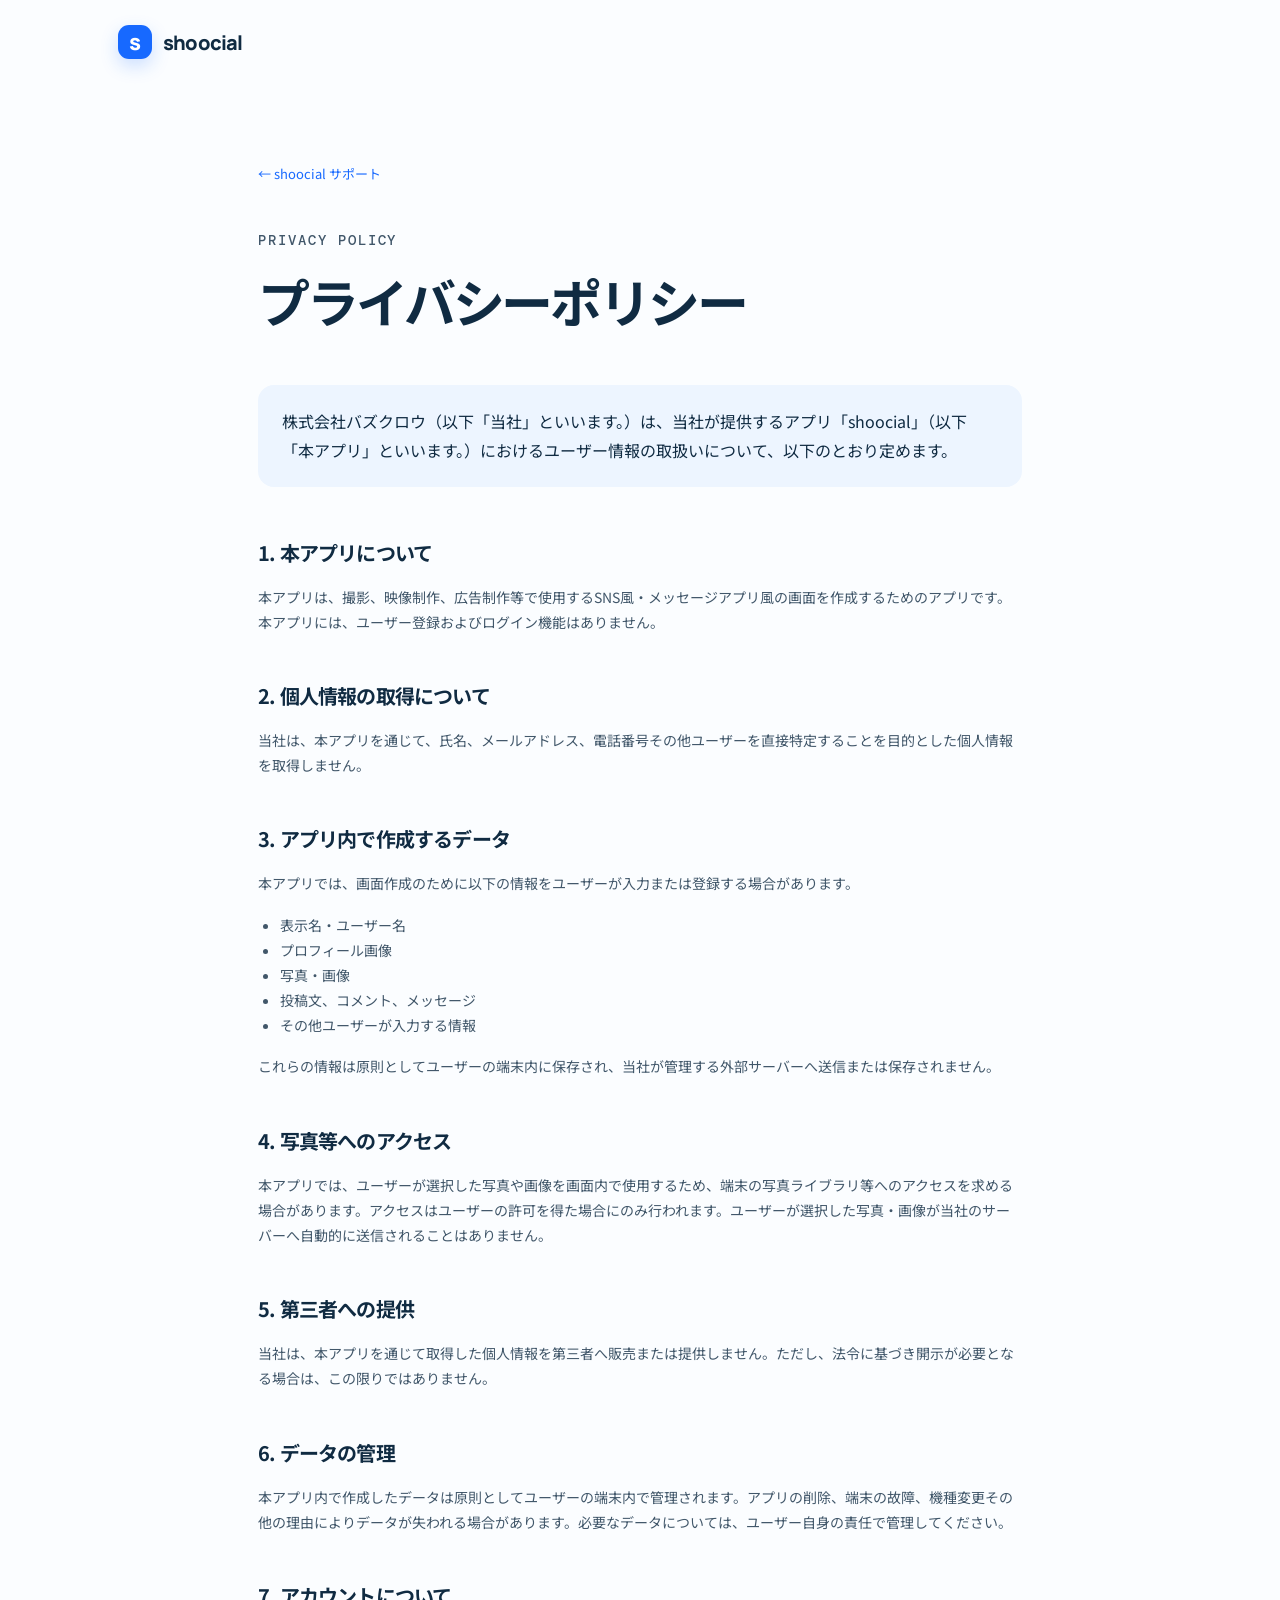
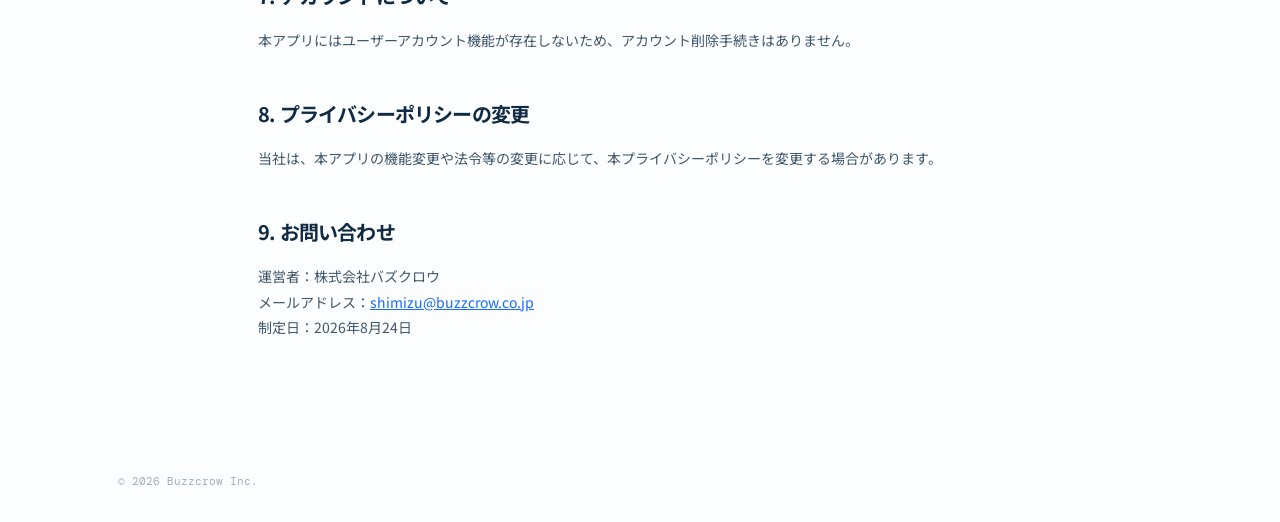
==== privacy.html @ a429a089 "Add shoocial support website" ====
<!doctype html><html lang="ja"><head><meta charset="utf-8"><meta name="viewport" content="width=device-width, initial-scale=1"><title>プライバシーポリシー | shoocial</title><link rel="stylesheet" href="styles.css"></head><body><header class="site-header"><a class="brand" href="index.html"><span class="brand-mark">s</span><span>shoocial</span></a></header><main class="doc-shell"><a class="back" href="index.html">← shoocial サポート</a><p class="doc-kicker">PRIVACY POLICY</p><h1>プライバシーポリシー</h1><div class="doc-intro">株式会社バズクロウ（以下「当社」といいます。）は、当社が提供するアプリ「shoocial」（以下「本アプリ」といいます。）におけるユーザー情報の取扱いについて、以下のとおり定めます。</div><h2>1. 本アプリについて</h2><p>本アプリは、撮影、映像制作、広告制作等で使用するSNS風・メッセージアプリ風の画面を作成するためのアプリです。<br>本アプリには、ユーザー登録およびログイン機能はありません。</p><h2>2. 個人情報の取得について</h2><p>当社は、本アプリを通じて、氏名、メールアドレス、電話番号その他ユーザーを直接特定することを目的とした個人情報を取得しません。</p><h2>3. アプリ内で作成するデータ</h2><p>本アプリでは、画面作成のために以下の情報をユーザーが入力または登録する場合があります。</p><ul><li>表示名・ユーザー名</li><li>プロフィール画像</li><li>写真・画像</li><li>投稿文、コメント、メッセージ</li><li>その他ユーザーが入力する情報</li></ul><p>これらの情報は原則としてユーザーの端末内に保存され、当社が管理する外部サーバーへ送信または保存されません。</p><h2>4. 写真等へのアクセス</h2><p>本アプリでは、ユーザーが選択した写真や画像を画面内で使用するため、端末の写真ライブラリ等へのアクセスを求める場合があります。アクセスはユーザーの許可を得た場合にのみ行われます。ユーザーが選択した写真・画像が当社のサーバーへ自動的に送信されることはありません。</p><h2>5. 第三者への提供</h2><p>当社は、本アプリを通じて取得した個人情報を第三者へ販売または提供しません。ただし、法令に基づき開示が必要となる場合は、この限りではありません。</p><h2>6. データの管理</h2><p>本アプリ内で作成したデータは原則としてユーザーの端末内で管理されます。アプリの削除、端末の故障、機種変更その他の理由によりデータが失われる場合があります。必要なデータについては、ユーザー自身の責任で管理してください。</p><h2>7. アカウントについて</h2><p>本アプリにはユーザーアカウント機能が存在しないため、アカウント削除手続きはありません。</p><h2>8. プライバシーポリシーの変更</h2><p>当社は、本アプリの機能変更や法令等の変更に応じて、本プライバシーポリシーを変更する場合があります。</p><h2>9. お問い合わせ</h2><p>運営者：株式会社バズクロウ<br>メールアドレス：<a href="mailto:shimizu@buzzcrow.co.jp">shimizu@buzzcrow.co.jp</a><br>制定日：2026年8月24日</p></main><footer class="site-footer">© 2026 Buzzcrow Inc.</footer></body></html>
---- styles.css ----
@import url('https://fonts.googleapis.com/css2?family=DM+Mono:wght@400;500&family=Manrope:wght@400;600;700;800&family=Noto+Sans+JP:wght@400;500;700;900&display=swap');
:root{--ink:#102b42;--muted:#718496;--blue:#1769ff;--pale:#edf5ff;--line:#dbe7f1}*{box-sizing:border-box}body{margin:0;color:var(--ink);background:#fbfdff;font-family:'Noto Sans JP',sans-serif;line-height:1.8}.site-header{height:84px;display:flex;align-items:center;max-width:1100px;margin:auto;padding:0 28px}.brand{display:flex;align-items:center;gap:11px;color:var(--ink);text-decoration:none;font:800 20px Manrope,sans-serif;letter-spacing:-.04em}.brand-mark{display:grid;place-items:center;width:34px;height:34px;border-radius:11px;background:var(--blue);color:#fff;font:800 22px Manrope,sans-serif;box-shadow:0 7px 18px #1769ff35}.home-shell{max-width:1100px;margin:auto;padding:72px 28px 120px}.hero{max-width:760px;margin-bottom:70px}.eyebrow{margin:0 0 22px;color:var(--blue);font:500 11px 'DM Mono',monospace;letter-spacing:.16em}.hero h1{font-size:clamp(34px,6vw,68px);line-height:1.25;letter-spacing:-.06em;margin:0;font-weight:900}.hero h1 em{font-style:normal;color:var(--blue)}.hero-copy{max-width:500px;color:var(--muted);margin:28px 0 0;font-size:15px}.link-list{display:grid;grid-template-columns:repeat(3,1fr);gap:14px}.link-card{position:relative;display:flex;justify-content:space-between;min-height:205px;padding:25px;background:#fff;border:1px solid var(--line);border-radius:20px;color:var(--ink);text-decoration:none;transition:.25s ease}.link-card:hover{transform:translateY(-5px);border-color:#8fb7e4;box-shadow:0 18px 38px #193b5b12}.link-card span{display:flex;flex-direction:column}.link-card small{color:var(--blue);font:500 12px 'DM Mono',monospace;margin-bottom:38px}.link-card strong{font-size:16px;letter-spacing:-.04em}.link-card b{font:500 11px 'DM Mono',monospace;color:var(--muted);margin-top:3px}.link-card i{display:grid;place-items:center;width:32px;height:32px;background:var(--pale);border-radius:50%;font-style:normal;color:var(--blue);font-size:18px}.home-note{margin-top:31px;color:var(--muted);font-size:12px}.dot{display:inline-block;width:7px;height:7px;border-radius:50%;background:#31c48d;margin-right:6px}.site-footer{max-width:1100px;margin:auto;padding:0 28px 34px;color:#a0adba;font:11px 'DM Mono',monospace}.doc-shell{max-width:820px;margin:0 auto;padding:74px 28px 120px}.doc-kicker{color:var(--blue);font:500 11px 'DM Mono',monospace;letter-spacing:.14em}.doc-shell h1{font-size:clamp(31px,5vw,52px);line-height:1.3;letter-spacing:-.06em;margin:18px 0 50px}.doc-intro{background:var(--pale);border-radius:16px;padding:22px 24px;margin-bottom:48px}.doc-shell h2{font-size:20px;margin:43px 0 10px;letter-spacing:-.04em}.doc-shell p,.doc-shell li{font-size:14px;color:#41576a}.doc-shell ul{padding-left:1.4em}.doc-shell a{color:var(--blue)}.back{display:inline-flex;color:var(--blue);text-decoration:none;font-size:13px;margin-bottom:32px}.contact-card{background:var(--ink);color:#fff;border-radius:22px;padding:35px;margin-top:35px}.contact-card p{color:#b8cad9}.contact-card strong{display:block;font-size:18px;color:#fff;margin:8px 0 20px}.mail-button{display:inline-block;background:#fff;color:var(--ink)!important;text-decoration:none;padding:11px 18px;border-radius:999px;font-weight:700;font-size:13px}@media(max-width:720px){.site-header{height:72px;padding:0 20px}.home-shell{padding:46px 20px 82px}.hero{margin-bottom:48px}.hero-copy{font-size:14px}.link-list{grid-template-columns:1fr;gap:10px}.link-card{min-height:142px}.link-card small{margin-bottom:20px}.doc-shell{padding:45px 20px 80px}.doc-shell h1{margin-bottom:35px}.doc-shell h2{font-size:18px}.doc-shell p,.doc-shell li{font-size:13px}}
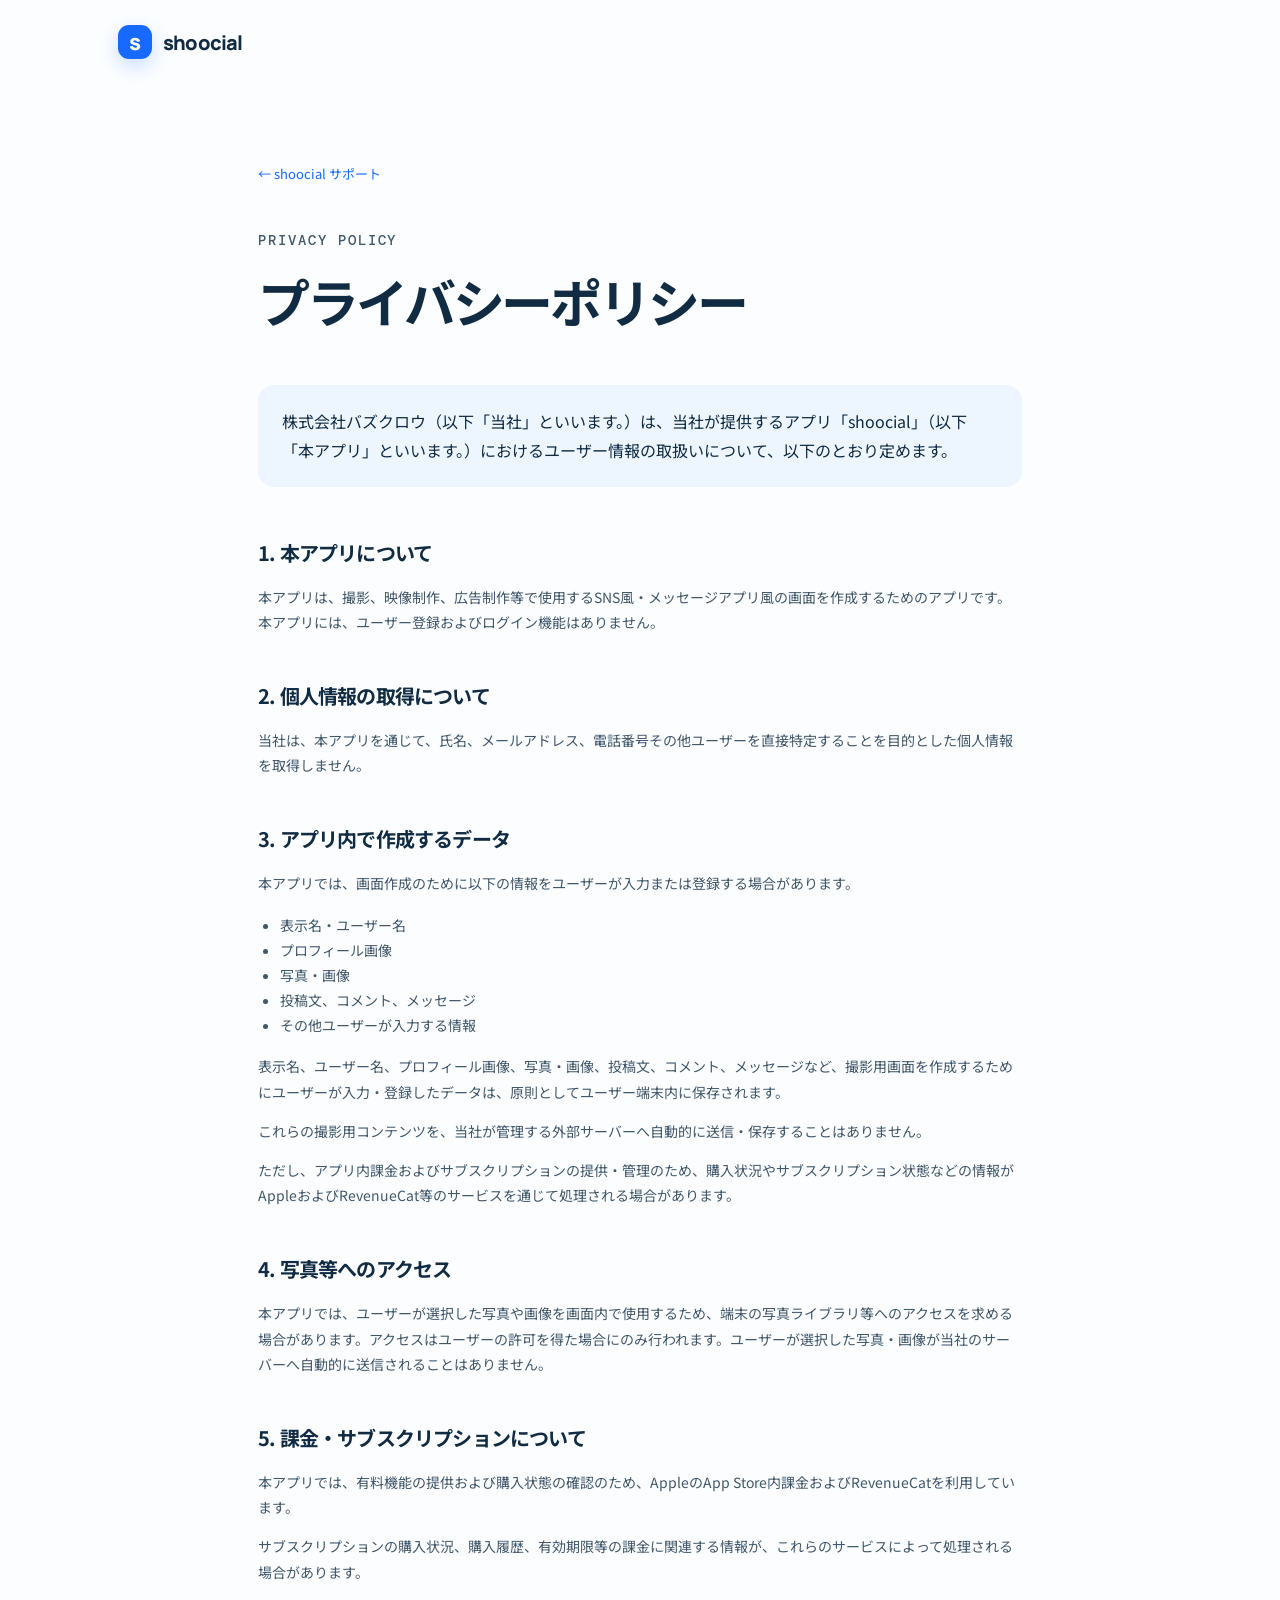
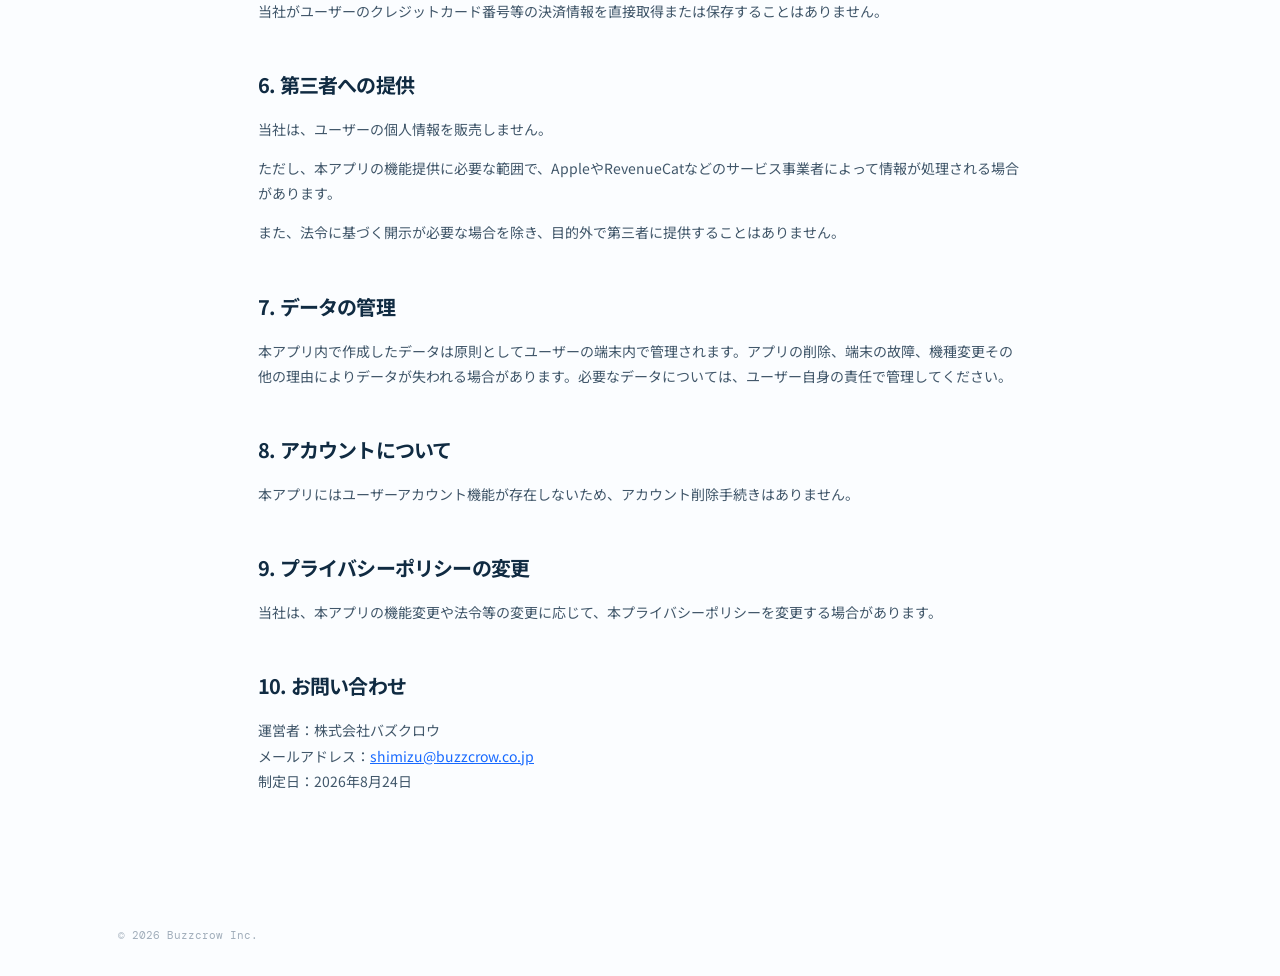
==== commit 068a38e8: "Update privacy.html" ====
--- a/privacy.html
+++ b/privacy.html
@@ -1 +1,47 @@
-<!doctype html><html lang="ja"><head><meta charset="utf-8"><meta name="viewport" content="width=device-width, initial-scale=1"><title>プライバシーポリシー | shoocial</title><link rel="stylesheet" href="styles.css"></head><body><header class="site-header"><a class="brand" href="index.html"><span class="brand-mark">s</span><span>shoocial</span></a></header><main class="doc-shell"><a class="back" href="index.html">← shoocial サポート</a><p class="doc-kicker">PRIVACY POLICY</p><h1>プライバシーポリシー</h1><div class="doc-intro">株式会社バズクロウ（以下「当社」といいます。）は、当社が提供するアプリ「shoocial」（以下「本アプリ」といいます。）におけるユーザー情報の取扱いについて、以下のとおり定めます。</div><h2>1. 本アプリについて</h2><p>本アプリは、撮影、映像制作、広告制作等で使用するSNS風・メッセージアプリ風の画面を作成するためのアプリです。<br>本アプリには、ユーザー登録およびログイン機能はありません。</p><h2>2. 個人情報の取得について</h2><p>当社は、本アプリを通じて、氏名、メールアドレス、電話番号その他ユーザーを直接特定することを目的とした個人情報を取得しません。</p><h2>3. アプリ内で作成するデータ</h2><p>本アプリでは、画面作成のために以下の情報をユーザーが入力または登録する場合があります。</p><ul><li>表示名・ユーザー名</li><li>プロフィール画像</li><li>写真・画像</li><li>投稿文、コメント、メッセージ</li><li>その他ユーザーが入力する情報</li></ul><p>これらの情報は原則としてユーザーの端末内に保存され、当社が管理する外部サーバーへ送信または保存されません。</p><h2>4. 写真等へのアクセス</h2><p>本アプリでは、ユーザーが選択した写真や画像を画面内で使用するため、端末の写真ライブラリ等へのアクセスを求める場合があります。アクセスはユーザーの許可を得た場合にのみ行われます。ユーザーが選択した写真・画像が当社のサーバーへ自動的に送信されることはありません。</p><h2>5. 第三者への提供</h2><p>当社は、本アプリを通じて取得した個人情報を第三者へ販売または提供しません。ただし、法令に基づき開示が必要となる場合は、この限りではありません。</p><h2>6. データの管理</h2><p>本アプリ内で作成したデータは原則としてユーザーの端末内で管理されます。アプリの削除、端末の故障、機種変更その他の理由によりデータが失われる場合があります。必要なデータについては、ユーザー自身の責任で管理してください。</p><h2>7. アカウントについて</h2><p>本アプリにはユーザーアカウント機能が存在しないため、アカウント削除手続きはありません。</p><h2>8. プライバシーポリシーの変更</h2><p>当社は、本アプリの機能変更や法令等の変更に応じて、本プライバシーポリシーを変更する場合があります。</p><h2>9. お問い合わせ</h2><p>運営者：株式会社バズクロウ<br>メールアドレス：<a href="mailto:shimizu@buzzcrow.co.jp">shimizu@buzzcrow.co.jp</a><br>制定日：2026年8月24日</p></main><footer class="site-footer">© 2026 Buzzcrow Inc.</footer></body></html>
+<!doctype html>
+<html lang="ja">
+<head>
+  <meta charset="utf-8">
+  <meta name="viewport" content="width=device-width, initial-scale=1">
+  <title>プライバシーポリシー | shoocial</title>
+  <link rel="stylesheet" href="styles.css">
+</head>
+<body>
+  <header class="site-header"><a class="brand" href="index.html"><span class="brand-mark">s</span><span>shoocial</span></a></header>
+  <main class="doc-shell">
+    <a class="back" href="index.html">← shoocial サポート</a>
+    <p class="doc-kicker">PRIVACY POLICY</p>
+    <h1>プライバシーポリシー</h1>
+    <div class="doc-intro">株式会社バズクロウ（以下「当社」といいます。）は、当社が提供するアプリ「shoocial」（以下「本アプリ」といいます。）におけるユーザー情報の取扱いについて、以下のとおり定めます。</div>
+    <h2>1. 本アプリについて</h2>
+    <p>本アプリは、撮影、映像制作、広告制作等で使用するSNS風・メッセージアプリ風の画面を作成するためのアプリです。<br>本アプリには、ユーザー登録およびログイン機能はありません。</p>
+    <h2>2. 個人情報の取得について</h2>
+    <p>当社は、本アプリを通じて、氏名、メールアドレス、電話番号その他ユーザーを直接特定することを目的とした個人情報を取得しません。</p>
+    <h2>3. アプリ内で作成するデータ</h2>
+    <p>本アプリでは、画面作成のために以下の情報をユーザーが入力または登録する場合があります。</p>
+    <ul><li>表示名・ユーザー名</li><li>プロフィール画像</li><li>写真・画像</li><li>投稿文、コメント、メッセージ</li><li>その他ユーザーが入力する情報</li></ul>
+    <p>表示名、ユーザー名、プロフィール画像、写真・画像、投稿文、コメント、メッセージなど、撮影用画面を作成するためにユーザーが入力・登録したデータは、原則としてユーザー端末内に保存されます。</p>
+    <p>これらの撮影用コンテンツを、当社が管理する外部サーバーへ自動的に送信・保存することはありません。</p>
+    <p>ただし、アプリ内課金およびサブスクリプションの提供・管理のため、購入状況やサブスクリプション状態などの情報がAppleおよびRevenueCat等のサービスを通じて処理される場合があります。</p>
+    <h2>4. 写真等へのアクセス</h2>
+    <p>本アプリでは、ユーザーが選択した写真や画像を画面内で使用するため、端末の写真ライブラリ等へのアクセスを求める場合があります。アクセスはユーザーの許可を得た場合にのみ行われます。ユーザーが選択した写真・画像が当社のサーバーへ自動的に送信されることはありません。</p>
+    <h2>5. 課金・サブスクリプションについて</h2>
+    <p>本アプリでは、有料機能の提供および購入状態の確認のため、AppleのApp Store内課金およびRevenueCatを利用しています。</p>
+    <p>サブスクリプションの購入状況、購入履歴、有効期限等の課金に関連する情報が、これらのサービスによって処理される場合があります。</p>
+    <p>当社がユーザーのクレジットカード番号等の決済情報を直接取得または保存することはありません。</p>
+    <h2>6. 第三者への提供</h2>
+    <p>当社は、ユーザーの個人情報を販売しません。</p>
+    <p>ただし、本アプリの機能提供に必要な範囲で、AppleやRevenueCatなどのサービス事業者によって情報が処理される場合があります。</p>
+    <p>また、法令に基づく開示が必要な場合を除き、目的外で第三者に提供することはありません。</p>
+    <h2>7. データの管理</h2>
+    <p>本アプリ内で作成したデータは原則としてユーザーの端末内で管理されます。アプリの削除、端末の故障、機種変更その他の理由によりデータが失われる場合があります。必要なデータについては、ユーザー自身の責任で管理してください。</p>
+    <h2>8. アカウントについて</h2>
+    <p>本アプリにはユーザーアカウント機能が存在しないため、アカウント削除手続きはありません。</p>
+    <h2>9. プライバシーポリシーの変更</h2>
+    <p>当社は、本アプリの機能変更や法令等の変更に応じて、本プライバシーポリシーを変更する場合があります。</p>
+    <h2>10. お問い合わせ</h2>
+    <p>運営者：株式会社バズクロウ<br>メールアドレス：<a href="mailto:shimizu@buzzcrow.co.jp">shimizu@buzzcrow.co.jp</a><br>制定日：2026年8月24日</p>
+  </main>
+  <footer class="site-footer">© 2026 Buzzcrow Inc.</footer>
+</body>
+</html>
